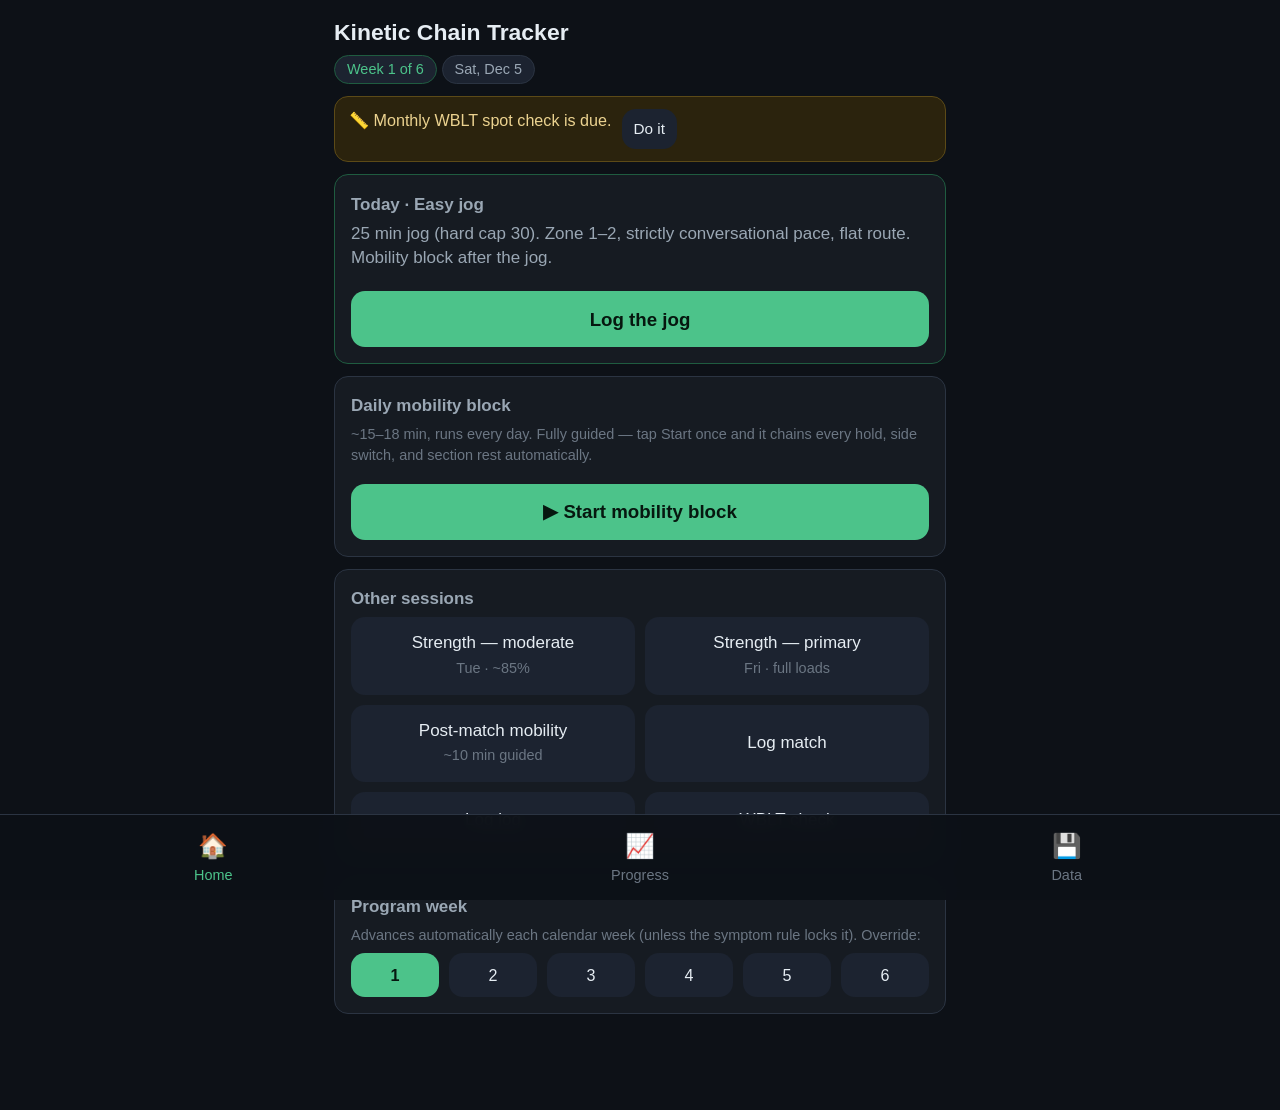
==== index.html @ de629e3b "Make tracker installable as an offline web app for iPhone iOS Safari cannot open local HTML files, s" ====
<!DOCTYPE html>
<html lang="en">
<head>
<meta charset="utf-8">
<meta http-equiv="refresh" content="0; url=tracker.html">
<title>Kinetic Chain Tracker</title>
</head>
<body style="background:#0d1117;color:#e6edf3;font-family:sans-serif;">
<p><a href="tracker.html" style="color:#4cc38a;">Open the Kinetic Chain Tracker</a></p>
<script>location.replace("tracker.html");</script>
</body>
</html>
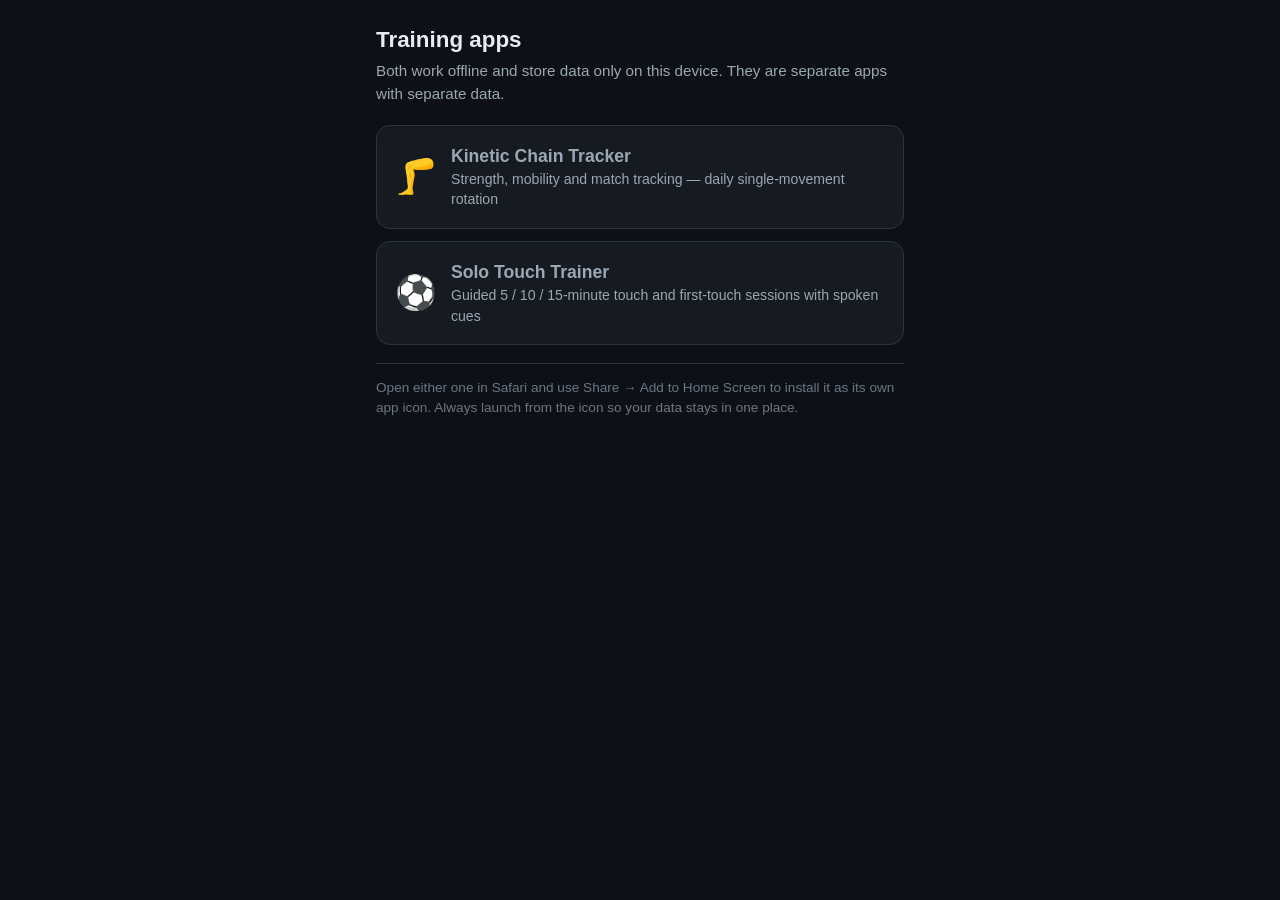
==== commit f00022b9: "Add Solo Touch Trainer as a separate offline app New standalone app at /touch/ for the daily solo in" ====
--- a/index.html
+++ b/index.html
@@ -2,11 +2,43 @@
 <html lang="en">
 <head>
 <meta charset="utf-8">
-<meta http-equiv="refresh" content="0; url=tracker.html">
-<title>Kinetic Chain Tracker</title>
+<meta name="viewport" content="width=device-width, initial-scale=1, viewport-fit=cover">
+<meta name="theme-color" content="#0d1117">
+<title>Training Apps</title>
+<style>
+*{box-sizing:border-box;-webkit-tap-highlight-color:transparent;}
+body{margin:0;background:#0d1117;color:#e6edf3;font-size:17px;line-height:1.45;
+  font-family:-apple-system,BlinkMacSystemFont,"Segoe UI",Roboto,Helvetica,Arial,sans-serif;}
+.wrap{max-width:560px;margin:0 auto;padding:calc(24px + env(safe-area-inset-top)) 16px 24px;}
+h1{font-size:1.4rem;margin:0 0 4px;}
+p.sub{color:#9aa7b4;margin:0 0 20px;font-size:.95rem;}
+a.app{display:flex;gap:14px;align-items:center;text-decoration:none;color:inherit;
+  background:#161b22;border:1px solid #2b3442;border-radius:14px;padding:18px;margin-bottom:12px;}
+a.app:active{filter:brightness(1.2);}
+a.app .ico{font-size:2.1rem;line-height:1;}
+a.app b{display:block;font-size:1.1rem;}
+a.app span{color:#9aa7b4;font-size:.88rem;}
+.tip{color:#6b7683;font-size:.85rem;margin-top:18px;border-top:1px solid #2b3442;padding-top:14px;}
+</style>
 </head>
-<body style="background:#0d1117;color:#e6edf3;font-family:sans-serif;">
-<p><a href="tracker.html" style="color:#4cc38a;">Open the Kinetic Chain Tracker</a></p>
-<script>location.replace("tracker.html");</script>
+<body>
+<div class="wrap">
+  <h1>Training apps</h1>
+  <p class="sub">Both work offline and store data only on this device. They are separate apps with separate data.</p>
+
+  <a class="app" href="tracker.html">
+    <span class="ico">🦵</span>
+    <span><b>Kinetic Chain Tracker</b>
+    <span>Strength, mobility and match tracking — daily single-movement rotation</span></span>
+  </a>
+
+  <a class="app" href="touch/">
+    <span class="ico">⚽</span>
+    <span><b>Solo Touch Trainer</b>
+    <span>Guided 5 / 10 / 15-minute touch and first-touch sessions with spoken cues</span></span>
+  </a>
+
+  <p class="tip">Open either one in Safari and use Share → Add to Home Screen to install it as its own app icon. Always launch from the icon so your data stays in one place.</p>
+</div>
 </body>
 </html>
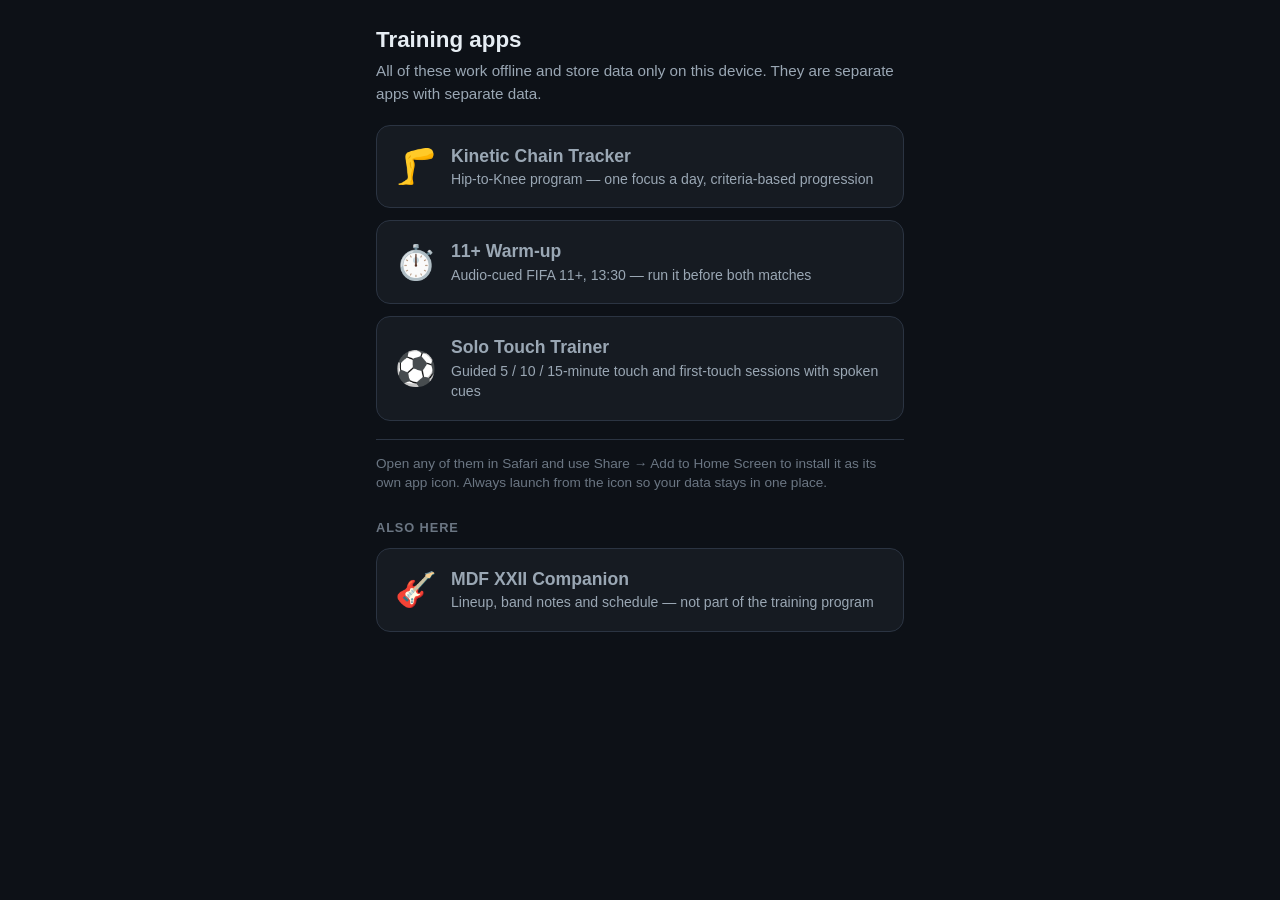
==== commit 4f974e3f: "Update the tracker to the September 2026 revision; add the 11+ warm-up The Hip-to-Knee revision supe" ====
--- a/index.html
+++ b/index.html
@@ -19,17 +19,25 @@
 a.app b{display:block;font-size:1.1rem;}
 a.app span{color:#9aa7b4;font-size:.88rem;}
 .tip{color:#6b7683;font-size:.85rem;margin-top:18px;border-top:1px solid #2b3442;padding-top:14px;}
+h2.other{font-size:.8rem;text-transform:uppercase;letter-spacing:.07em;color:#6b7683;
+  font-weight:600;margin:26px 0 10px;}
 </style>
 </head>
 <body>
 <div class="wrap">
   <h1>Training apps</h1>
-  <p class="sub">Both work offline and store data only on this device. They are separate apps with separate data.</p>
+  <p class="sub">All of these work offline and store data only on this device. They are separate apps with separate data.</p>
 
   <a class="app" href="tracker.html">
     <span class="ico">🦵</span>
     <span><b>Kinetic Chain Tracker</b>
-    <span>Strength, mobility and match tracking — daily single-movement rotation</span></span>
+    <span>Hip-to-Knee program — one focus a day, criteria-based progression</span></span>
+  </a>
+
+  <a class="app" href="warmup/">
+    <span class="ico">⏱️</span>
+    <span><b>11+ Warm-up</b>
+    <span>Audio-cued FIFA 11+, 13:30 — run it before both matches</span></span>
   </a>
 
   <a class="app" href="touch/">
@@ -38,7 +46,14 @@
     <span>Guided 5 / 10 / 15-minute touch and first-touch sessions with spoken cues</span></span>
   </a>
 
-  <p class="tip">Open either one in Safari and use Share → Add to Home Screen to install it as its own app icon. Always launch from the icon so your data stays in one place.</p>
+  <p class="tip">Open any of them in Safari and use Share → Add to Home Screen to install it as its own app icon. Always launch from the icon so your data stays in one place.</p>
+
+  <h2 class="other">Also here</h2>
+  <a class="app" href="mdf/">
+    <span class="ico">🎸</span>
+    <span><b>MDF XXII Companion</b>
+    <span>Lineup, band notes and schedule — not part of the training program</span></span>
+  </a>
 </div>
 </body>
 </html>
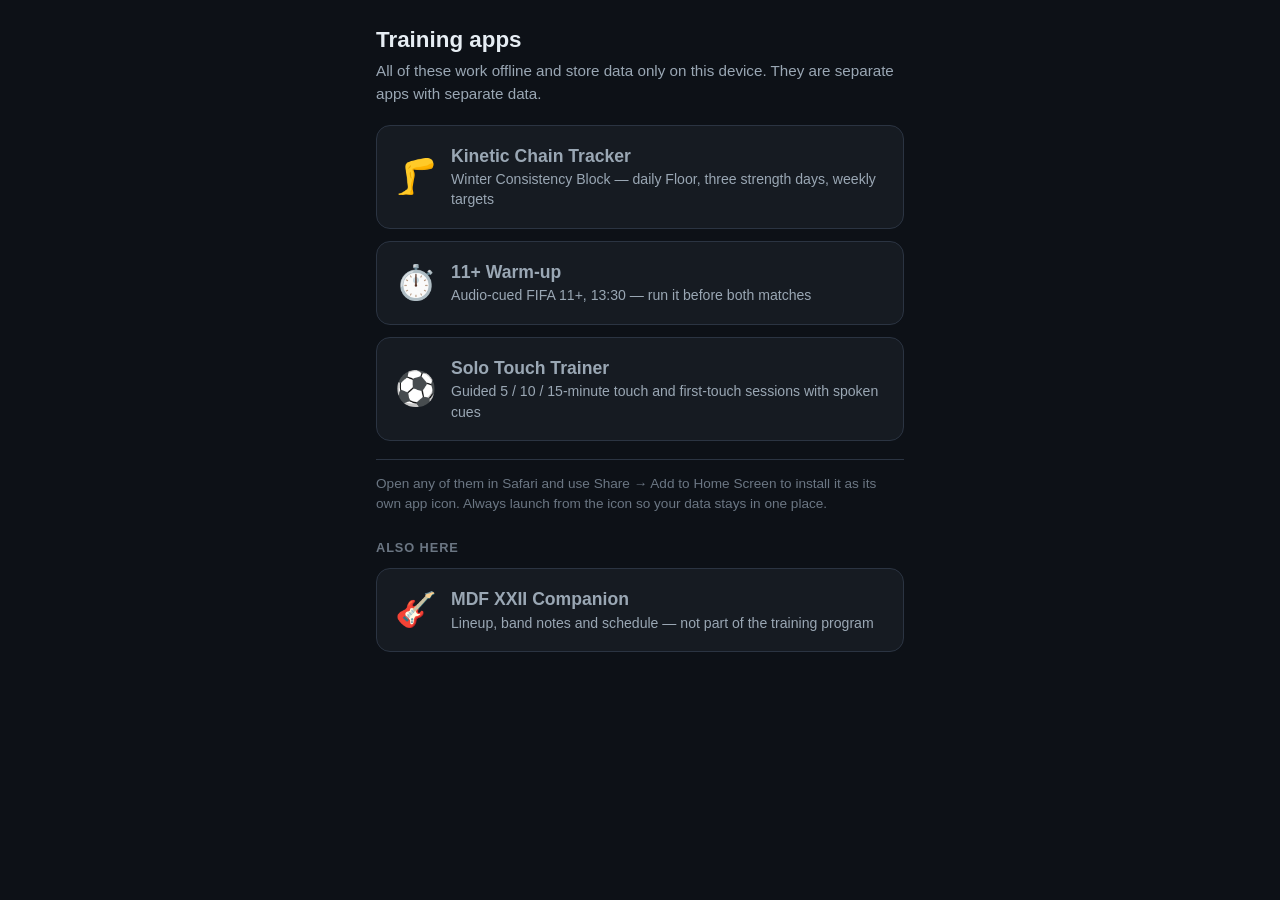
==== commit 75d5525b: "Rebuild the tracker for the Winter Consistency Block (app spec v5) Program v3 replaces the six-day r" ====
--- a/index.html
+++ b/index.html
@@ -31,7 +31,7 @@
   <a class="app" href="tracker.html">
     <span class="ico">🦵</span>
     <span><b>Kinetic Chain Tracker</b>
-    <span>Hip-to-Knee program — one focus a day, criteria-based progression</span></span>
+    <span>Winter Consistency Block — daily Floor, three strength days, weekly targets</span></span>
   </a>
 
   <a class="app" href="warmup/">
